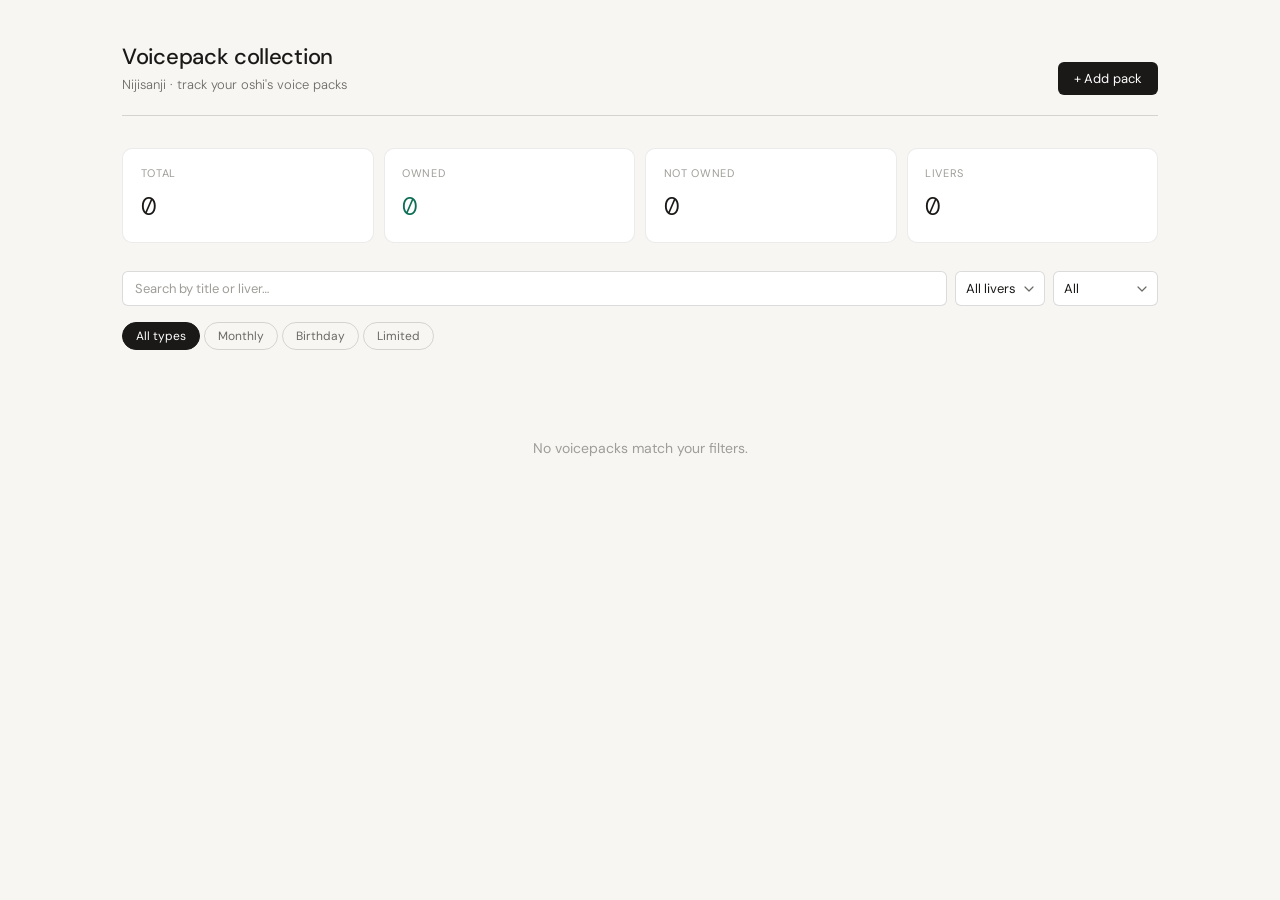
==== src/index.html @ 19153a9f "Base" ====
<!DOCTYPE html>
<html lang="en">

<head>
  <meta charset="UTF-8" />
  <meta name="viewport" content="width=device-width, initial-scale=1.0" />
  <title>Voicepack collection</title>
  <link rel="preconnect" href="https://fonts.googleapis.com" />
  <link rel="preconnect" href="https://fonts.gstatic.com" crossorigin />
  <link
    href="https://fonts.googleapis.com/css2?family=DM+Sans:ital,opsz,wght@0,9..40,300;0,9..40,400;0,9..40,500;1,9..40,300&family=DM+Mono:wght@300;400&display=swap"
    rel="stylesheet" />
  <link rel="stylesheet" href="style.css" />
</head>

<body>

  <div class="app">
    <div class="header">
      <div class="header-left">
        <h1>Voicepack collection</h1>
        <p>Nijisanji · track your oshi's voice packs</p>
      </div>
      <button class="btn-add" id="btn-add">+ Add pack</button>
    </div>

    <div class="stats">
      <div class="stat">
        <div class="lbl">Total</div>
        <div class="val" id="s-total">—</div>
      </div>
      <div class="stat owned-stat">
        <div class="lbl">Owned</div>
        <div class="val" id="s-owned">—</div>
      </div>
      <div class="stat">
        <div class="lbl">Not owned</div>
        <div class="val" id="s-not">—</div>
      </div>
      <div class="stat">
        <div class="lbl">Livers</div>
        <div class="val" id="s-livers">—</div>
      </div>
    </div>

    <div class="controls">
      <input type="text" id="search" placeholder="Search by title or liver…" />
      <select id="filter-liver">
        <option value="">All livers</option>
      </select>
      <select id="filter-owned">
        <option value="">All</option>
        <option value="owned">Owned</option>
        <option value="not-owned">Not owned</option>
      </select>
    </div>

    <div class="type-tabs">
      <button class="tab active" data-type="">All types</button>
      <button class="tab" data-type="monthly">Monthly</button>
      <button class="tab" data-type="birthday">Birthday</button>
      <button class="tab" data-type="limited">Limited</button>
    </div>

    <div class="grid" id="grid"></div>
  </div>

  <!-- Modal -->
  <div class="overlay" id="overlay">
    <div class="modal" role="dialog" aria-modal="true" aria-labelledby="modal-heading">
      <div class="modal-header">
        <h2 id="modal-heading">Edit voicepack</h2>
        <button class="close-btn" id="modal-close" aria-label="Close">×</button>
      </div>

      <div class="field-row">
        <div class="field">
          <label for="f-en">Title — English</label>
          <input type="text" id="f-en" placeholder="English title" autocomplete="off" />
        </div>
        <div class="field">
          <label for="f-jp">Title — Japanese</label>
          <input type="text" id="f-jp" placeholder="日本語タイトル" autocomplete="off" />
        </div>
      </div>

      <div class="field-row">
        <div class="field">
          <label for="f-liver">Liver</label>
          <input type="text" id="f-liver" placeholder="e.g. Sakayori Soma" autocomplete="off" list="liver-list" />
          <datalist id="liver-list"></datalist>
        </div>
        <div class="field">
          <label for="f-type">Type</label>
          <select id="f-type">
            <option value="monthly">Monthly</option>
            <option value="birthday">Birthday</option>
            <option value="limited">Limited</option>
          </select>
        </div>
      </div>

      <div class="field">
        <label for="f-date">Release date</label>
        <input type="date" id="f-date" />
      </div>

      <div class="field">
        <label for="f-notes">Notes</label>
        <textarea id="f-notes" placeholder="Any notes about this voicepack…"></textarea>
      </div>

      <div class="toggle-row">
        <div>
          <div class="tlbl">Owned</div>
          <div class="tsub">Mark this pack as purchased</div>
        </div>
        <label class="switch">
          <input type="checkbox" id="f-owned" />
          <span class="switch-track"></span>
        </label>
      </div>

      <div class="modal-footer">
        <button class="btn-delete" id="btn-delete" style="display:none">Delete</button>
        <span class="spacer"></span>
        <button class="btn-cancel" id="btn-cancel">Cancel</button>
        <button class="btn-save" id="btn-save">Save</button>
      </div>
    </div>
  </div>

  <div class="toast" id="toast"></div>

  <script src="app.js"></script>
</body>

</html>
---- src/style.css ----
*, *::before, *::after {
  box-sizing: border-box;
  margin: 0;
  padding: 0;
}

:root {
  --bg: #f7f6f3;
  --surface: #ffffff;
  --surface-2: #f0efe9;
  --border: rgba(0, 0, 0, 0.08);
  --border-md: rgba(0, 0, 0, 0.14);
  --text: #1a1917;
  --text-2: #6b6a65;
  --text-3: #9e9d98;
  --accent: #1a1917;
  --green: #0f6e56;
  --green-bg: #e1f5ee;
  --green-border: #9fe1cb;
  --radius-sm: 6px;
  --radius-md: 10px;
  --radius-lg: 14px;
  --font: 'DM Sans', sans-serif;
  --font-mono: 'DM Mono', monospace;
}

body {
  font-family: var(--font);
  background: var(--bg);
  color: var(--text);
  min-height: 100vh;
  font-size: 14px;
  line-height: 1.5;
}

/* ── Layout ── */
.app {
  max-width: 1100px;
  margin: 0 auto;
  padding: 2.5rem 2rem 4rem;
}

/* ── Header ── */
.header {
  display: flex;
  align-items: flex-end;
  justify-content: space-between;
  margin-bottom: 2rem;
  padding-bottom: 1.25rem;
  border-bottom: 0.5px solid var(--border-md);
}

.header-left h1 {
  font-size: 22px;
  font-weight: 500;
  letter-spacing: -0.3px;
  color: var(--text);
  margin-bottom: 2px;
}

.header-left p {
  font-size: 13px;
  color: var(--text-2);
  font-weight: 300;
}

.btn-add {
  font-family: var(--font);
  font-size: 13px;
  font-weight: 400;
  padding: 8px 16px;
  border-radius: var(--radius-sm);
  background: var(--text);
  color: #fff;
  border: none;
  cursor: pointer;
  transition: opacity 0.15s;
  letter-spacing: 0.1px;
}

.btn-add:hover {
  opacity: 0.82;
}

/* ── Stats ── */
.stats {
  display: grid;
  grid-template-columns: repeat(4, 1fr);
  gap: 10px;
  margin-bottom: 1.75rem;
}

.stat {
  background: var(--surface);
  border: 0.5px solid var(--border);
  border-radius: var(--radius-md);
  padding: 1rem 1.1rem;
}

.stat .lbl {
  font-size: 11px;
  color: var(--text-3);
  text-transform: uppercase;
  letter-spacing: 0.06em;
  margin-bottom: 6px;
}

.stat .val {
  font-size: 26px;
  font-weight: 300;
  color: var(--text);
  font-family: var(--font-mono);
}

.stat.owned-stat .val {
  color: var(--green);
}

/* ── Controls ── */
.controls {
  display: flex;
  gap: 8px;
  margin-bottom: 1rem;
  flex-wrap: wrap;
}

.controls input[type="text"] {
  flex: 1;
  min-width: 180px;
  font-family: var(--font);
  font-size: 13px;
  padding: 8px 12px;
  border: 0.5px solid var(--border-md);
  border-radius: var(--radius-sm);
  background: var(--surface);
  color: var(--text);
  outline: none;
  transition: border-color 0.15s;
}

.controls input[type="text"]:focus {
  border-color: var(--text);
}

.controls input[type="text"]::placeholder {
  color: var(--text-3);
}

.controls select {
  font-family: var(--font);
  font-size: 13px;
  padding: 8px 28px 8px 10px;
  border: 0.5px solid var(--border-md);
  border-radius: var(--radius-sm);
  background: var(--surface);
  color: var(--text);
  outline: none;
  cursor: pointer;
  appearance: none;
  background-image: url("data:image/svg+xml,%3Csvg xmlns='http://www.w3.org/2000/svg' width='10' height='6' fill='none'%3E%3Cpath d='M1 1l4 4 4-4' stroke='%236b6a65' stroke-width='1.2' stroke-linecap='round' stroke-linejoin='round'/%3E%3C/svg%3E");
  background-repeat: no-repeat;
  background-position: right 10px center;
  transition: border-color 0.15s;
}

.controls select:focus {
  border-color: var(--text);
}

/* ── Type tabs ── */
.type-tabs {
  display: flex;
  gap: 4px;
  margin-bottom: 1.5rem;
  flex-wrap: wrap;
}

.tab {
  font-family: var(--font);
  font-size: 12px;
  padding: 5px 13px;
  border-radius: 100px;
  border: 0.5px solid var(--border-md);
  background: transparent;
  color: var(--text-2);
  cursor: pointer;
  transition: all 0.15s;
  font-weight: 400;
}

.tab:hover {
  background: var(--surface-2);
}

.tab.active {
  background: var(--text);
  color: #fff;
  border-color: var(--text);
}

/* ── Grid ── */
.grid {
  display: grid;
  grid-template-columns: repeat(auto-fill, minmax(210px, 1fr));
  gap: 10px;
}

.card {
  background: var(--surface);
  border: 0.5px solid var(--border);
  border-radius: var(--radius-lg);
  padding: 1rem 1.1rem;
  cursor: pointer;
  transition: border-color 0.15s, transform 0.12s;
  display: flex;
  flex-direction: column;
  gap: 4px;
  animation: fadeIn 0.2s ease both;
}

.card:hover {
  border-color: var(--border-md);
  transform: translateY(-1px);
}

.card.owned {
  border-left: 2.5px solid var(--green);
  border-radius: 0 var(--radius-lg) var(--radius-lg) 0;
}

.card.not-owned {
  opacity: 0.52;
}

.card-liver {
  font-size: 11px;
  color: var(--text-2);
  display: flex;
  align-items: center;
  gap: 5px;
  margin-bottom: 2px;
}

.liver-dot {
  width: 7px;
  height: 7px;
  border-radius: 50%;
  flex-shrink: 0;
}

.card-en {
  font-size: 13px;
  font-weight: 500;
  color: var(--text);
  line-height: 1.35;
}

.card-jp {
  font-size: 11px;
  color: var(--text-2);
  font-weight: 300;
}

.card-date {
  font-size: 11px;
  color: var(--text-3);
  font-family: var(--font-mono);
  margin-top: 2px;
}

.card-notes {
  font-size: 11px;
  color: var(--text-2);
  font-style: italic;
  white-space: nowrap;
  overflow: hidden;
  text-overflow: ellipsis;
  margin-top: 1px;
}

.card-footer {
  display: flex;
  align-items: center;
  justify-content: space-between;
  margin-top: 8px;
  padding-top: 8px;
  border-top: 0.5px solid var(--border);
}

.badge {
  font-size: 10px;
  padding: 2px 8px;
  border-radius: 100px;
  font-weight: 400;
  letter-spacing: 0.02em;
}

.badge-monthly  { background: #e6f1fb; color: #185fa5; }
.badge-birthday { background: #faeeda; color: #854f0b; }
.badge-limited  { background: #fbeaf0; color: #993556; }

.owned-pill     { font-size: 10px; color: var(--green); }
.not-owned-pill { font-size: 10px; color: var(--text-3); }

.empty {
  text-align: center;
  padding: 4rem 0;
  color: var(--text-3);
  font-size: 14px;
  grid-column: 1 / -1;
}

/* ── Modal overlay ── */
.overlay {
  display: none;
  position: fixed;
  inset: 0;
  background: rgba(20, 18, 15, 0.4);
  z-index: 100;
  align-items: center;
  justify-content: center;
  padding: 1.5rem;
}

.overlay.open {
  display: flex;
}

.modal {
  background: var(--surface);
  border: 0.5px solid var(--border-md);
  border-radius: var(--radius-lg);
  width: 100%;
  max-width: 480px;
  padding: 1.75rem;
  max-height: 90vh;
  overflow-y: auto;
  animation: slideUp 0.18s ease both;
}

.modal-header {
  display: flex;
  align-items: center;
  justify-content: space-between;
  margin-bottom: 1.5rem;
}

.modal-header h2 {
  font-size: 15px;
  font-weight: 500;
  color: var(--text);
}

.close-btn {
  background: none;
  border: none;
  cursor: pointer;
  font-size: 20px;
  color: var(--text-2);
  line-height: 1;
  padding: 2px 6px;
  border-radius: 4px;
  transition: background 0.12s;
}

.close-btn:hover {
  background: var(--surface-2);
}

/* ── Modal fields ── */
.field {
  margin-bottom: 1rem;
}

.field label {
  display: block;
  font-size: 11px;
  color: var(--text-3);
  text-transform: uppercase;
  letter-spacing: 0.06em;
  margin-bottom: 5px;
}

.field input[type="text"],
.field input[type="date"],
.field textarea,
.field select {
  width: 100%;
  font-family: var(--font);
  font-size: 13px;
  padding: 9px 11px;
  border: 0.5px solid var(--border-md);
  border-radius: var(--radius-sm);
  background: var(--bg);
  color: var(--text);
  outline: none;
  transition: border-color 0.15s;
}

.field input:focus,
.field textarea:focus,
.field select:focus {
  border-color: var(--text);
  background: var(--surface);
}

.field textarea {
  resize: vertical;
  min-height: 80px;
}

.field select {
  appearance: none;
  cursor: pointer;
  background-image: url("data:image/svg+xml,%3Csvg xmlns='http://www.w3.org/2000/svg' width='10' height='6' fill='none'%3E%3Cpath d='M1 1l4 4 4-4' stroke='%236b6a65' stroke-width='1.2' stroke-linecap='round' stroke-linejoin='round'/%3E%3C/svg%3E");
  background-repeat: no-repeat;
  background-position: right 10px center;
}

.field-row {
  display: grid;
  grid-template-columns: 1fr 1fr;
  gap: 10px;
}

/* ── Owned toggle ── */
.toggle-row {
  display: flex;
  align-items: center;
  justify-content: space-between;
  padding: 1rem 0;
  border-top: 0.5px solid var(--border);
  border-bottom: 0.5px solid var(--border);
  margin-bottom: 1rem;
}

.toggle-row .tlbl {
  font-size: 13px;
  color: var(--text);
}

.toggle-row .tsub {
  font-size: 11px;
  color: var(--text-3);
  margin-top: 1px;
}

.switch {
  position: relative;
  width: 38px;
  height: 22px;
  flex-shrink: 0;
}

.switch input {
  opacity: 0;
  width: 0;
  height: 0;
}

.switch-track {
  position: absolute;
  inset: 0;
  border-radius: 100px;
  background: var(--border-md);
  cursor: pointer;
  transition: background 0.2s;
}

.switch-track::before {
  content: "";
  position: absolute;
  width: 16px;
  height: 16px;
  left: 3px;
  top: 3px;
  background: #fff;
  border-radius: 50%;
  transition: transform 0.2s;
  box-shadow: 0 1px 3px rgba(0, 0, 0, 0.2);
}

.switch input:checked + .switch-track {
  background: var(--green);
}

.switch input:checked + .switch-track::before {
  transform: translateX(16px);
}

/* ── Modal footer ── */
.modal-footer {
  display: flex;
  align-items: center;
  gap: 8px;
  padding-top: 1rem;
  border-top: 0.5px solid var(--border);
}

.btn-delete {
  font-family: var(--font);
  font-size: 12px;
  padding: 7px 13px;
  border: 0.5px solid #f09595;
  color: #a32d2d;
  background: transparent;
  border-radius: var(--radius-sm);
  cursor: pointer;
  transition: background 0.12s;
}

.btn-delete:hover {
  background: #fcebeb;
}

.spacer {
  flex: 1;
}

.btn-cancel {
  font-family: var(--font);
  font-size: 13px;
  padding: 8px 16px;
  border: 0.5px solid var(--border-md);
  background: transparent;
  color: var(--text-2);
  border-radius: var(--radius-sm);
  cursor: pointer;
  transition: background 0.12s;
}

.btn-cancel:hover {
  background: var(--surface-2);
}

.btn-save {
  font-family: var(--font);
  font-size: 13px;
  padding: 8px 18px;
  background: var(--text);
  color: #fff;
  border: none;
  border-radius: var(--radius-sm);
  cursor: pointer;
  transition: opacity 0.12s;
}

.btn-save:hover {
  opacity: 0.82;
}

/* ── Toast ── */
.toast {
  position: fixed;
  bottom: 1.5rem;
  left: 50%;
  transform: translateX(-50%) translateY(8px);
  background: var(--text);
  color: #fff;
  font-size: 12px;
  padding: 8px 16px;
  border-radius: 100px;
  opacity: 0;
  transition: all 0.2s;
  pointer-events: none;
  z-index: 200;
  white-space: nowrap;
}

.toast.show {
  opacity: 1;
  transform: translateX(-50%) translateY(0);
}

/* ── Animations ── */
@keyframes fadeIn {
  from { opacity: 0; transform: translateY(4px); }
  to   { opacity: 1; transform: translateY(0); }
}

@keyframes slideUp {
  from { opacity: 0; transform: translateY(12px); }
  to   { opacity: 1; transform: translateY(0); }
}

/* ── Responsive ── */
@media (max-width: 600px) {
  .app        { padding: 1.5rem 1rem 3rem; }
  .stats      { grid-template-columns: repeat(2, 1fr); }
  .field-row  { grid-template-columns: 1fr; }
  .header     { flex-direction: column; align-items: flex-start; gap: 1rem; }
}
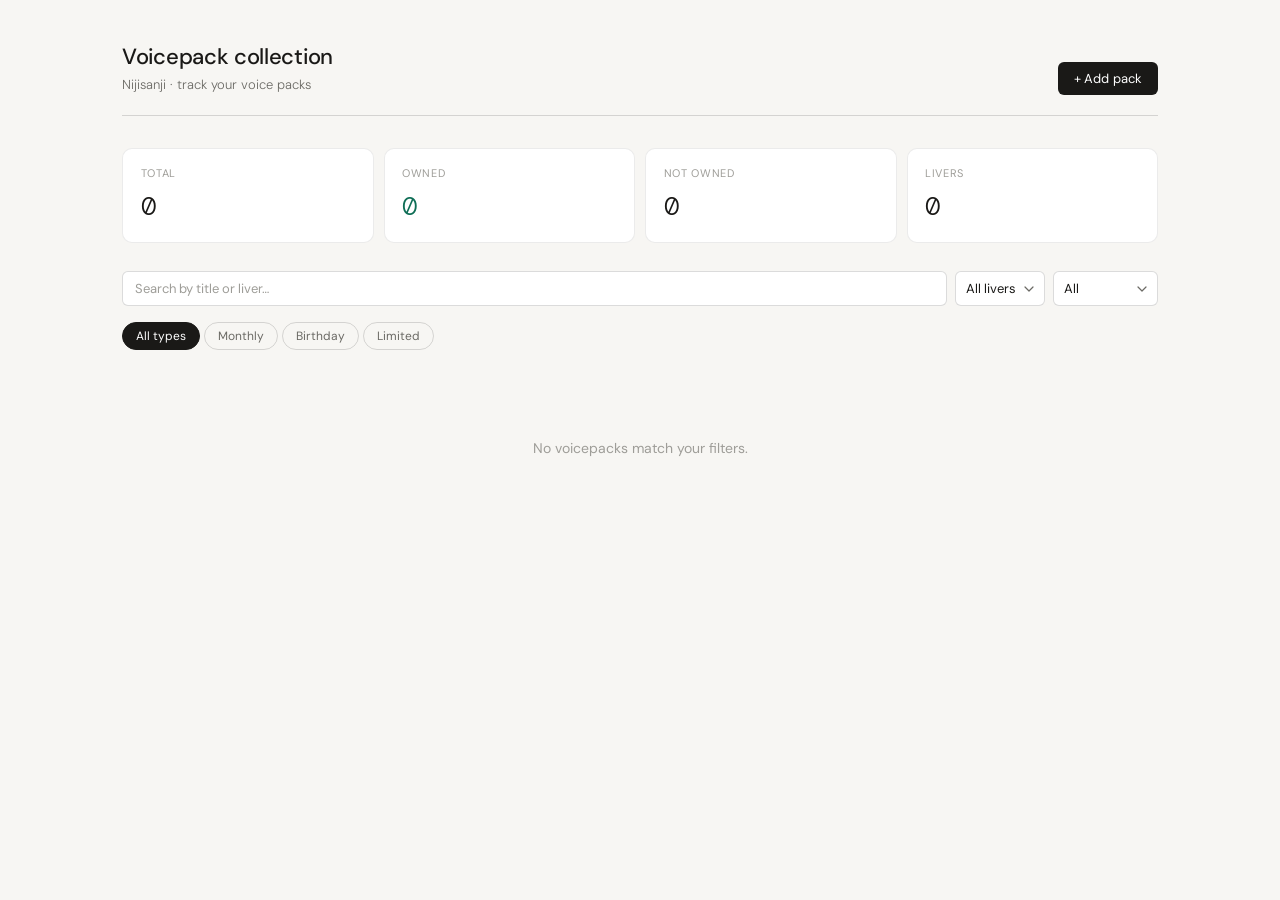
==== commit 4167ea29: "dynamic livers colors" ====
--- a/src/index.html
+++ b/src/index.html
@@ -10,6 +10,8 @@
   <link
     href="https://fonts.googleapis.com/css2?family=DM+Sans:ital,opsz,wght@0,9..40,300;0,9..40,400;0,9..40,500;1,9..40,300&family=DM+Mono:wght@300;400&display=swap"
     rel="stylesheet" />
+  <link href="https://fonts.googleapis.com/css2?family=M+PLUS+Rounded+1c:wght@100;300;400;500;700;800;900&display=swap"
+    rel="stylesheet">
   <link rel="stylesheet" href="style.css" />
 </head>
 
@@ -19,7 +21,7 @@
     <div class="header">
       <div class="header-left">
         <h1>Voicepack collection</h1>
-        <p>Nijisanji · track your oshi's voice packs</p>
+        <p>Nijisanji · track your voice packs</p>
       </div>
       <button class="btn-add" id="btn-add">+ Add pack</button>
     </div>
--- a/src/style.css
+++ b/src/style.css
@@ -21,6 +21,7 @@
   --radius-md: 10px;
   --radius-lg: 14px;
   --font: 'DM Sans', sans-serif;
+  --font-jp: 'M PLUS Rounded 1c', sans-serif;
   --font-mono: 'DM Mono', monospace;
 }
 
@@ -258,7 +259,7 @@
 .card-jp {
   font-size: 11px;
   color: var(--text-2);
-  font-weight: 300;
+  font-weight: 400;
 }
 
 .card-date {
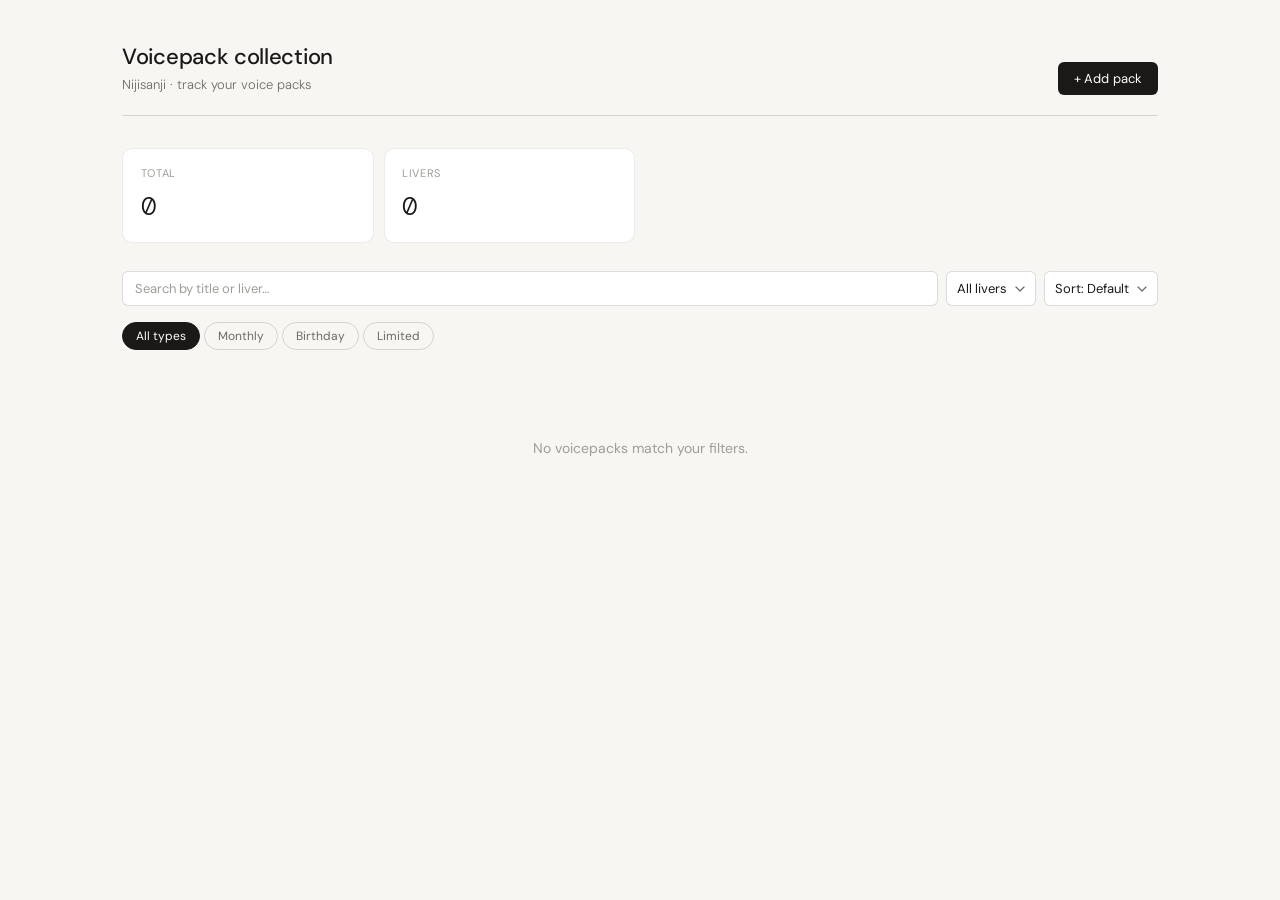
==== commit 85e3a54c: "Added store badge" ====
--- a/src/index.html
+++ b/src/index.html
@@ -31,14 +31,6 @@
         <div class="lbl">Total</div>
         <div class="val" id="s-total">—</div>
       </div>
-      <div class="stat owned-stat">
-        <div class="lbl">Owned</div>
-        <div class="val" id="s-owned">—</div>
-      </div>
-      <div class="stat">
-        <div class="lbl">Not owned</div>
-        <div class="val" id="s-not">—</div>
-      </div>
       <div class="stat">
         <div class="lbl">Livers</div>
         <div class="val" id="s-livers">—</div>
@@ -50,10 +42,12 @@
       <select id="filter-liver">
         <option value="">All livers</option>
       </select>
-      <select id="filter-owned">
-        <option value="">All</option>
-        <option value="owned">Owned</option>
-        <option value="not-owned">Not owned</option>
+      <select id="sort-by">
+        <option value="">Sort: Default</option>
+        <option value="date-asc">Date ↑</option>
+        <option value="date-desc">Date ↓</option>
+        <option value="title-asc">Title A → Z</option>
+        <option value="title-desc">Title Z → A</option>
       </select>
     </div>
 
@@ -71,63 +65,85 @@
   <div class="overlay" id="overlay">
     <div class="modal" role="dialog" aria-modal="true" aria-labelledby="modal-heading">
       <div class="modal-header">
-        <h2 id="modal-heading">Edit voicepack</h2>
-        <button class="close-btn" id="modal-close" aria-label="Close">×</button>
-      </div>
-
-      <div class="field-row">
-        <div class="field">
-          <label for="f-en">Title — English</label>
-          <input type="text" id="f-en" placeholder="English title" autocomplete="off" />
-        </div>
-        <div class="field">
-          <label for="f-jp">Title — Japanese</label>
-          <input type="text" id="f-jp" placeholder="日本語タイトル" autocomplete="off" />
+        <h2 id="modal-heading">Voicepack</h2>
+        <div style="display:flex;gap:6px;align-items:center">
+          <button class="icon-btn" id="btn-edit-mode" aria-label="Edit">✏️</button>
+          <button class="close-btn" id="modal-close" aria-label="Close">×</button>
         </div>
       </div>
 
-      <div class="field-row">
-        <div class="field">
-          <label for="f-liver">Liver</label>
-          <input type="text" id="f-liver" placeholder="e.g. Sakayori Soma" autocomplete="off" list="liver-list" />
-          <datalist id="liver-list"></datalist>
+      <!-- VIEW MODE -->
+      <div id="view-mode">
+        <div class="view-emoji" id="v-emoji"></div>
+        <div class="view-liver" id="v-liver"></div>
+        <div class="view-title-en" id="v-en"></div>
+        <div class="view-title-jp" id="v-jp"></div>
+        <div class="view-meta">
+          <span class="badge" id="v-badge"></span>
+          <span class="badge" id="v-store-badge"></span>
         </div>
-        <div class="field">
-          <label for="f-type">Type</label>
-          <select id="f-type">
-            <option value="monthly">Monthly</option>
-            <option value="birthday">Birthday</option>
-            <option value="limited">Limited</option>
-          </select>
+        <div class="view-row" id="v-date-row">
+          <span class="view-lbl">Release date</span>
+          <span id="v-date"></span>
+        </div>
+        <div class="view-row" id="v-notes-row">
+          <span class="view-lbl">Notes</span>
+          <span id="v-notes"></span>
         </div>
       </div>
 
-      <div class="field">
-        <label for="f-date">Release date</label>
-        <input type="date" id="f-date" />
-      </div>
-
-      <div class="field">
-        <label for="f-notes">Notes</label>
-        <textarea id="f-notes" placeholder="Any notes about this voicepack…"></textarea>
-      </div>
-
-      <div class="toggle-row">
-        <div>
-          <div class="tlbl">Owned</div>
-          <div class="tsub">Mark this pack as purchased</div>
+      <!-- EDIT MODE -->
+      <div id="edit-mode" style="display:none">
+        <div class="field-row">
+          <div class="field">
+            <label for="f-en">Title — English</label>
+            <input type="text" id="f-en" placeholder="English title" autocomplete="off" />
+          </div>
+          <div class="field">
+            <label for="f-jp">Title — Japanese</label>
+            <input type="text" id="f-jp" placeholder="日本語タイトル" autocomplete="off" />
+          </div>
         </div>
-        <label class="switch">
-          <input type="checkbox" id="f-owned" />
-          <span class="switch-track"></span>
-        </label>
+        <div class="field-row">
+          <div class="field">
+            <label for="f-liver">Liver</label>
+            <input type="text" id="f-liver" placeholder="e.g. Sakayori Soma" autocomplete=" off" list="liver-list" />
+            <datalist id="liver-list"></datalist>
+          </div>
+          <div class="field">
+            <label for="f-date">Release date</label>
+            <input type="date" id="f-date" />
+          </div>
+        </div>
+        <div class="field-row">
+          <div class="field">
+            <label for="f-type">Type</label>
+            <select id="f-type">
+              <option value="monthly">Monthly</option>
+              <option value="birthday">Birthday</option>
+              <option value="limited">Limited</option>
+            </select>
+          </div>
+          <div class="field">
+            <label for="f-store">Store</label>
+            <select id="f-store">
+              <option value="">Unknown</option>
+              <option value="EN">EN Store</option>
+              <option value="JP">JP Store</option>
+            </select>
+          </div>
+        </div>
+        <div class="field">
+          <label for="f-notes">Notes</label>
+          <textarea id="f-notes" placeholder="Any notes about this voicepack…"></textarea>
+        </div>
       </div>
 
       <div class="modal-footer">
         <button class="btn-delete" id="btn-delete" style="display:none">Delete</button>
         <span class="spacer"></span>
-        <button class="btn-cancel" id="btn-cancel">Cancel</button>
-        <button class="btn-save" id="btn-save">Save</button>
+        <button class="btn-cancel" id="btn-cancel">Close</button>
+        <button class="btn-save" id="btn-save" style="display:none">Save</button>
       </div>
     </div>
   </div>
--- a/src/style.css
+++ b/src/style.css
@@ -10,6 +10,7 @@
   --surface-2: #f0efe9;
   --border: rgba(0, 0, 0, 0.08);
   --border-md: rgba(0, 0, 0, 0.14);
+  --border-darker: rgba(0, 0, 0, 0.64);
   --text: #1a1917;
   --text-2: #6b6a65;
   --text-3: #9e9d98;
@@ -220,17 +221,8 @@
 }
 
 .card:hover {
-  border-color: var(--border-md);
+  border-color: var(--border-darker);
   transform: translateY(-1px);
-}
-
-.card.owned {
-  border-left: 2.5px solid var(--green);
-  border-radius: 0 var(--radius-lg) var(--radius-lg) 0;
-}
-
-.card.not-owned {
-  opacity: 0.52;
 }
 
 .card-liver {
@@ -299,6 +291,9 @@
 .badge-monthly  { background: #e6f1fb; color: #185fa5; }
 .badge-birthday { background: #faeeda; color: #854f0b; }
 .badge-limited  { background: #fbeaf0; color: #993556; }
+
+.badge-en { background: #E8F5E9; color: #2E7D32; }
+.badge-jp { background: #FFF3E0; color: #E65100; }
 
 .owned-pill     { font-size: 10px; color: var(--green); }
 .not-owned-pill { font-size: 10px; color: var(--text-3); }
@@ -422,6 +417,65 @@
   display: grid;
   grid-template-columns: 1fr 1fr;
   gap: 10px;
+}
+
+.icon-btn {
+  background: none;
+  border: none;
+  cursor: pointer;
+  font-size: 15px;
+  padding: 3px 6px;
+  border-radius: 4px;
+  transition: background 0.12s;
+  line-height: 1;
+}
+.icon-btn:hover { background: var(--surface-2); }
+
+/* View mode */
+.view-emoji {
+  font-size: 36px;
+  margin-bottom: 6px;
+  line-height: 1;
+}
+.view-liver {
+  font-size: 12px;
+  color: var(--text-2);
+  margin-bottom: 8px;
+}
+.view-title-en {
+  font-size: 18px;
+  font-weight: 500;
+  color: var(--text);
+  line-height: 1.3;
+  margin-bottom: 4px;
+}
+.view-title-jp {
+  font-size: 13px;
+  color: var(--text-2);
+  font-weight: 300;
+  margin-bottom: 14px;
+}
+.view-meta {
+  display: flex;
+  align-items: center;
+  gap: 10px;
+  margin-bottom: 16px;
+  padding-bottom: 16px;
+  border-bottom: 0.5px solid var(--border);
+}
+.view-row {
+  display: flex;
+  flex-direction: column;
+  gap: 3px;
+  margin-bottom: 12px;
+  font-size: 13px;
+  color: var(--text);
+}
+.view-lbl {
+  font-size: 11px;
+  color: var(--text-3);
+  text-transform: uppercase;
+  letter-spacing: 0.06em;
 }
 
 /* ── Owned toggle ── */
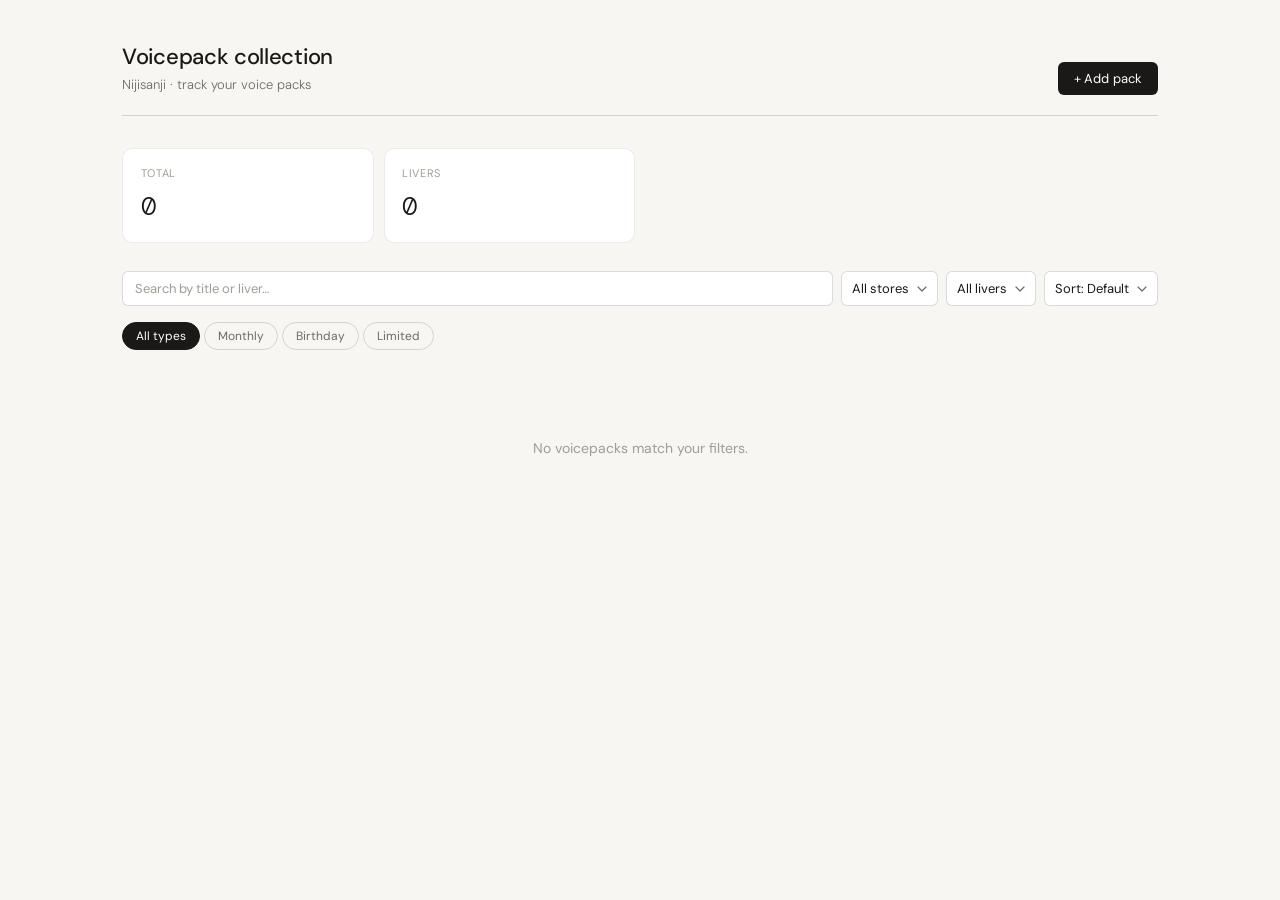
==== commit 453e0b23: "Added filter for store" ====
--- a/src/index.html
+++ b/src/index.html
@@ -39,6 +39,11 @@
 
     <div class="controls">
       <input type="text" id="search" placeholder="Search by title or liver…" />
+      <select id="filter-store">
+        <option value="">All stores</option>
+        <option value="EN">EN Store</option>
+        <option value="JP">JP Store</option>
+      </select>
       <select id="filter-liver">
         <option value="">All livers</option>
       </select>
